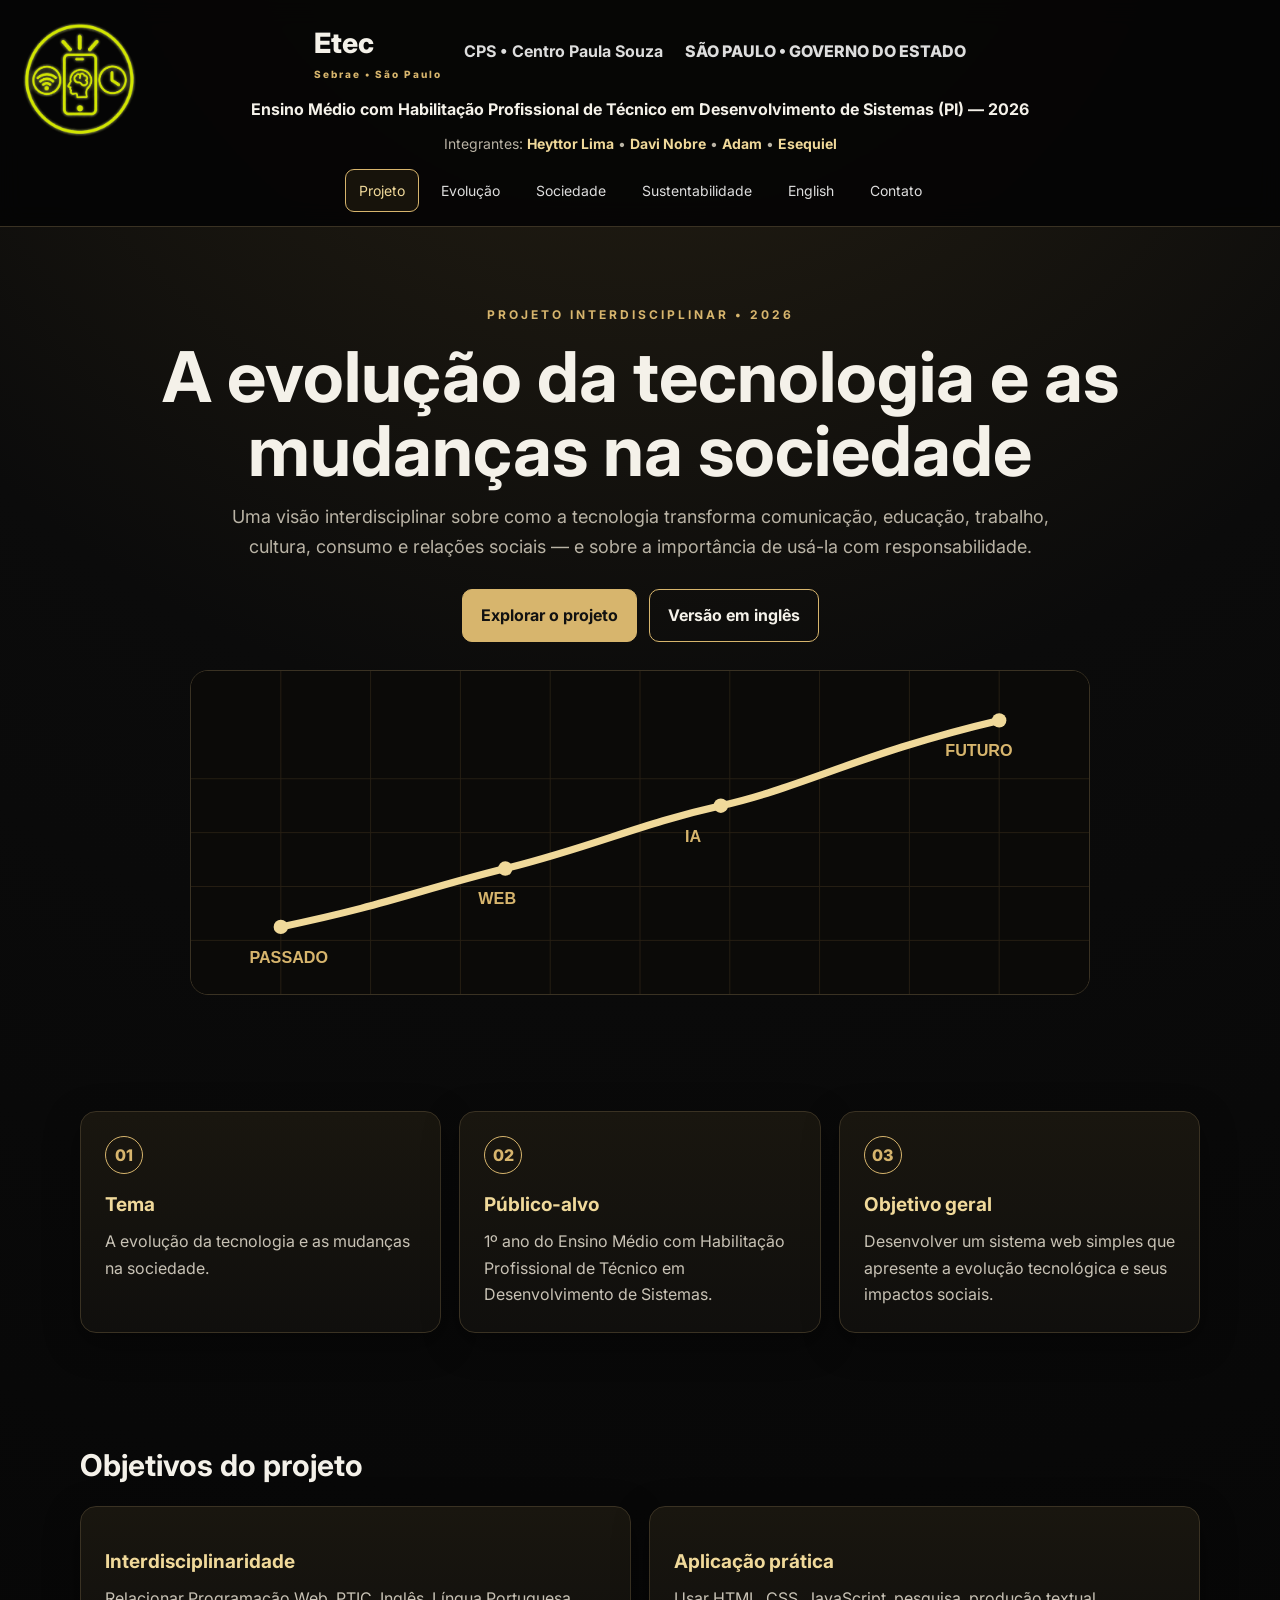
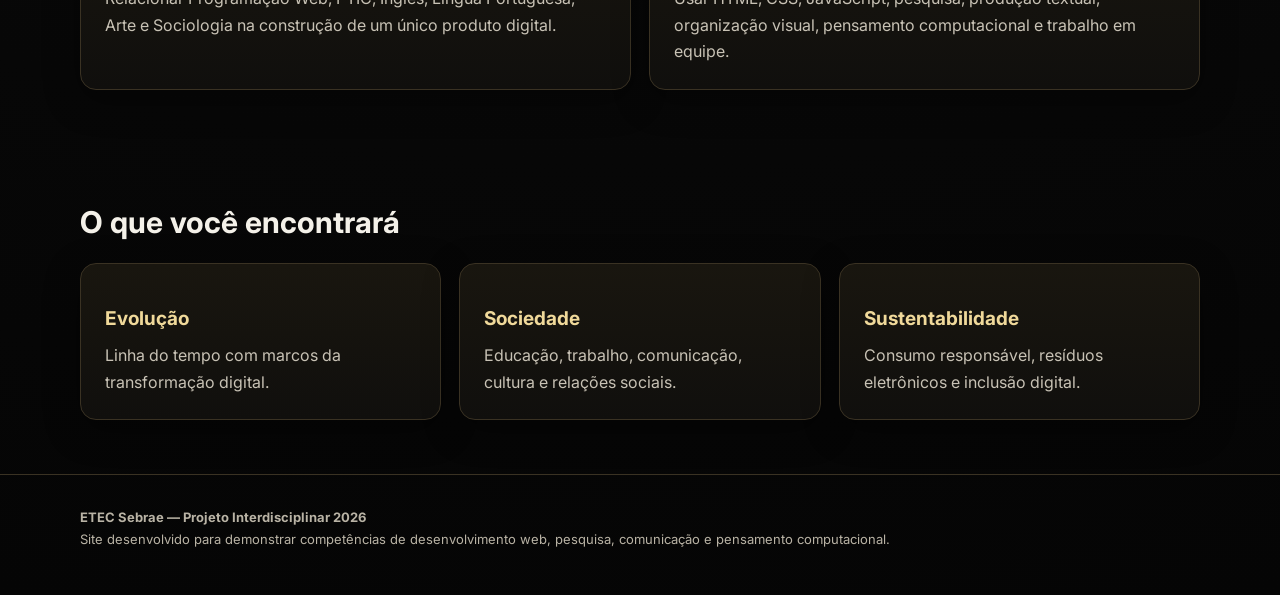
==== index.html @ 3da2a537 "Add files via upload" ====
<!doctype html>
<html lang="pt-BR">
<head>
    <meta charset="utf-8">
    <meta name="viewport" content="width=device-width,initial-scale=1">
    <title>A evolução da tecnologia e as mudanças na sociedade | ETEC Sebrae</title>
    <link rel="stylesheet" href="style.css">
</head>

<body>

<header class="top">
    <div class="container">
        <div class="logo-container">
    <img src="logo.png" alt="Logo do site">
</div>
        <div class="brandline">
            <div class="brand">
                Etec
                <span>Sebrae • São Paulo</span>
            </div>

            <div class="cps">
                CPS • Centro Paula Souza
            </div>

            <div class="sp">
                SÃO PAULO • GOVERNO DO ESTADO
            </div>
        </div>

        <div class="project-title">
            Ensino Médio com Habilitação Profissional de Técnico em Desenvolvimento de Sistemas (PI) — 2026
        </div>

        <div class="members">
            Integrantes:
            <strong>Heyttor Lima</strong> •
            <strong>Davi Nobre</strong> •
            <strong>Adam</strong> •
            <strong>Esequiel</strong>
        </div>

        <button class="menu-btn">☰ Menu</button>

        <nav>
            <a class="active" href="index.html">Projeto</a>
            <a href="evolucao.html">Evolução</a>
            <a href="sociedade.html">Sociedade</a>
            <a href="sustentabilidade.html">Sustentabilidade</a>
            <a href="ingles.html">English</a>
            <a href="contato.html">Contato</a>
        </nav>

    </div>
</header>

<main>

<section class="hero">
    <div class="container">

        <div class="kicker">
            Projeto Interdisciplinar • 2026
        </div>

        <h1>
            A evolução da tecnologia e as mudanças na sociedade
        </h1>

        <p class="lead">
            Uma visão interdisciplinar sobre como a tecnologia transforma
            comunicação, educação, trabalho, cultura, consumo e relações sociais
            — e sobre a importância de usá-la com responsabilidade.
        </p>

        <div class="btns">
            <a class="btn primary" href="evolucao.html">
                Explorar o projeto
            </a>

            <a class="btn" href="ingles.html">
                Versão em inglês
            </a>
        </div>

        <div class="art">

            <svg viewBox="0 0 1000 360"
                 xmlns="http://www.w3.org/2000/svg">

                <rect width="1000"
                      height="360"
                      fill="#0b0a08"/>

                <g stroke="#3d311e" opacity=".6">

                    <path d="M0 300H1000"/>
                    <path d="M0 240H1000"/>
                    <path d="M0 180H1000"/>
                    <path d="M0 120H1000"/>

                    <path d="M100 0V360"/>
                    <path d="M200 0V360"/>
                    <path d="M300 0V360"/>
                    <path d="M400 0V360"/>
                    <path d="M500 0V360"/>
                    <path d="M600 0V360"/>
                    <path d="M700 0V360"/>
                    <path d="M800 0V360"/>
                    <path d="M900 0V360"/>

                </g>

                <path
                    d="M100 285
                    C220 260 250 245 350 220
                    S500 170 590 150
                    S750 90 900 55"
                    fill="none"
                    stroke="#f0d99a"
                    stroke-width="8"/>

                <g fill="#f0d99a">
                    <circle cx="100" cy="285" r="8"/>
                    <circle cx="350" cy="220" r="8"/>
                    <circle cx="590" cy="150" r="8"/>
                    <circle cx="900" cy="55" r="8"/>
                </g>

                <g
                    fill="#d7b56d"
                    font-family="Arial"
                    font-weight="700">

                    <text x="65" y="325" font-size="18">
                        PASSADO
                    </text>

                    <text x="320" y="260" font-size="18">
                        WEB
                    </text>

                    <text x="550" y="190" font-size="18">
                        IA
                    </text>

                    <text x="840" y="95" font-size="18">
                        FUTURO
                    </text>

                </g>

            </svg>

        </div>

    </div>
</section>


<section>

    <div class="container">

        <div class="grid">

            <article class="card reveal">

                <div class="number">
                    01
                </div>

                <h3>Tema</h3>

                <p>
                    A evolução da tecnologia e as mudanças na sociedade.
                </p>

            </article>


            <article class="card reveal">

                <div class="number">
                    02
                </div>

                <h3>Público-alvo</h3>

                <p>
                    1º ano do Ensino Médio com Habilitação Profissional
                    de Técnico em Desenvolvimento de Sistemas.
                </p>

            </article>


            <article class="card reveal">

                <div class="number">
                    03
                </div>

                <h3>Objetivo geral</h3>

                <p>
                    Desenvolver um sistema web simples que apresente
                    a evolução tecnológica e seus impactos sociais.
                </p>

            </article>

        </div>

    </div>

</section>


<section>

    <div class="container">

        <h2>
            Objetivos do projeto
        </h2>

        <div class="grid2">

            <article class="card reveal">

                <h3>
                    Interdisciplinaridade
                </h3>

                <p>
                    Relacionar Programação Web, PTIC, Inglês,
                    Língua Portuguesa, Arte e Sociologia na construção
                    de um único produto digital.
                </p>

            </article>


            <article class="card reveal">

                <h3>
                    Aplicação prática
                </h3>

                <p>
                    Usar HTML, CSS, JavaScript, pesquisa,
                    produção textual, organização visual,
                    pensamento computacional e trabalho em equipe.
                </p>

            </article>

        </div>

    </div>

</section>


<section>

    <div class="container">

        <h2>
            O que você encontrará
        </h2>

        <div class="grid">

            <article class="card reveal">

                <h3>
                    Evolução
                </h3>

                <p>
                    Linha do tempo com marcos da transformação digital.
                </p>

            </article>


            <article class="card reveal">

                <h3>
                    Sociedade
                </h3>

                <p>
                    Educação, trabalho, comunicação, cultura e relações sociais.
                </p>

            </article>


            <article class="card reveal">

                <h3>
                    Sustentabilidade
                </h3>

                <p>
                    Consumo responsável, resíduos eletrônicos e inclusão digital.
                </p>

            </article>

        </div>

    </div>

</section>

</main>


<footer>

    <div class="container">

        <p>
            <strong>
                ETEC Sebrae — Projeto Interdisciplinar 2026
            </strong>
        </p>

        <p>
            Site desenvolvido para demonstrar competências de desenvolvimento
            web, pesquisa, comunicação e pensamento computacional.
        </p>

    </div>

</footer>


<script src="script.js"></script>

</body>
</html>
---- style.css ----
@import url('https://fonts.googleapis.com/css2?family=Inter:wght@400;500;600;700;800&display=swap');

:root {
    --bg: #080808;
    --bg2: #11100d;
    --card: #15130f;
    --gold: #d7b56d;
    --gold2: #f0d99a;
    --text: #f4f1e9;
    --muted: #b9b3a5;
    --line: #3a3223;
}

* {
    box-sizing: border-box;
    margin: 0;
    padding: 0;
}

html {
    scroll-behavior: smooth;
}

body {
    font-family: Inter, Arial, sans-serif;
    background:
        radial-gradient(
            circle at 50% -10%,
            #2b2415 0,
            #0b0b0b 38%,
            #050505 100%
        );
    color: var(--text);
    line-height: 1.65;
}

a {
    color: inherit;
    text-decoration: none;
}

.container {
    width: min(1120px, 92%);
    margin: auto;
}
.logo-container {
    position: absolute;
    top: 20px;
    left: 20px;
    z-index: 1000;
}

.logo-container img {
    width: 120px;
    height: auto;
    display: block;
} 

/* TOPO */

.top {
    padding: 20px 0 14px;
    border-bottom: 1px solid var(--line);
    background: rgba(5, 5, 5, .92);
    position: sticky;
    top: 0;
    z-index: 20;
    backdrop-filter: blur(12px);
}

.brandline {
    display: flex;
    justify-content: center;
    align-items: center;
    gap: 22px;
    flex-wrap: wrap;
}

.brand {
    font-weight: 800;
    font-size: 28px;
}

.brand span {
    display: block;
    font-size: 10px;
    color: var(--gold);
    text-align: center;
    letter-spacing: 2px;
}

.cps {
    font-weight: 700;
    color: #ddd;
}

.sp {
    font-weight: 800;
    color: #ddd;
}

.project-title {
    text-align: center;
    margin: 13px auto 10px;
    font-weight: 700;
}

.members {
    text-align: center;
    color: var(--muted);
    font-size: 14px;
}

.members strong {
    color: var(--gold2);
}


/* MENU */

nav {
    margin-top: 14px;
    display: flex;
    justify-content: center;
    gap: 8px;
    flex-wrap: wrap;
}

nav a {
    padding: 9px 13px;
    border: 1px solid transparent;
    border-radius: 9px;
    color: #ddd;
    font-size: 14px;
    transition: .2s;
}

nav a:hover,
nav a.active {
    border-color: var(--gold);
    color: var(--gold2);
    background: #17130b;
}


/* HERO */

.hero {
    padding: 78px 0 62px;
    text-align: center;
}

.kicker {
    color: var(--gold);
    font-weight: 700;
    letter-spacing: 3px;
    text-transform: uppercase;
    font-size: 12px;
}

h1 {
    font-size: clamp(36px, 6vw, 70px);
    line-height: 1.05;
    margin: 15px auto;
    max-width: 980px;
}

h2 {
    font-size: 30px;
    margin-bottom: 16px;
}

h3 {
    font-size: 19px;
    color: var(--gold2);
    margin: 15px 0 8px;
}

.lead {
    max-width: 820px;
    margin: 0 auto;
    color: var(--muted);
    font-size: 18px;
}


/* BOTÕES */

.btns {
    display: flex;
    justify-content: center;
    gap: 12px;
    flex-wrap: wrap;
    margin-top: 28px;
}

.btn {
    padding: 12px 18px;
    border-radius: 10px;
    border: 1px solid var(--gold);
    font-weight: 700;
}

.btn.primary {
    background: var(--gold);
    color: #111;
}

.btn.primary:hover {
    background: var(--gold2);
}


/* SEÇÕES */

section {
    padding: 54px 0;
}

.grid {
    display: grid;
    grid-template-columns: repeat(3, 1fr);
    gap: 18px;
}

.grid2 {
    display: grid;
    grid-template-columns: repeat(2, 1fr);
    gap: 18px;
}


/* CARDS */

.card {
    background:
        linear-gradient(
            180deg,
            #19160f,
            #100f0d
        );

    border: 1px solid var(--line);
    border-radius: 16px;
    padding: 24px;

    box-shadow:
        0 10px 35px #0006;
}

.card p,
.card li {
    color: #c8c2b5;
}

.card ul {
    padding-left: 20px;
}

.number {
    width: 38px;
    height: 38px;
    border-radius: 50%;

    display: grid;
    place-items: center;

    border: 1px solid var(--gold);

    color: var(--gold);

    font-weight: 800;

    margin-bottom: 12px;
}


/* LINHA DO TEMPO */

.timeline {
    display: grid;
    gap: 14px;
}

.timeline .item {
    display: grid;
    grid-template-columns: 140px 1fr;

    gap: 20px;

    padding: 20px;

    border-left: 2px solid var(--gold);

    background: #11100d;

    border-radius: 0 12px 12px 0;
}

.year {
    font-weight: 800;
    color: var(--gold2);
}


/* TABELA */

.table-wrap {
    overflow: auto;

    border: 1px solid var(--line);

    border-radius: 14px;
}

table {
    width: 100%;
    border-collapse: collapse;

    min-width: 650px;

    background: #0e0d0b;
}

th,
td {
    padding: 14px;

    text-align: left;

    border-bottom: 1px solid var(--line);

    vertical-align: top;
}

th {
    color: var(--gold2);
    background: #17130b;
}

td {
    color: #d2ccc0;
}


/* ESTATÍSTICAS */

.stats {
    display: grid;
    grid-template-columns: repeat(3, 1fr);

    gap: 16px;

    margin-top: 22px;
}

.stat {
    padding: 22px;

    border: 1px solid var(--line);

    border-radius: 14px;

    text-align: center;

    background: #11100d;
}

.stat strong {
    font-size: 34px;

    color: var(--gold2);

    display: block;
}


/* CITAÇÃO */

.quote {
    border-left: 4px solid var(--gold);

    padding: 18px 22px;

    background: #12100c;

    border-radius: 0 12px 12px 0;

    color: #d7d0c3;
}


/* FORMULÁRIO */

.form {
    display: grid;
    gap: 13px;
}

input,
textarea,
select {
    width: 100%;

    padding: 13px;

    border-radius: 9px;

    border: 1px solid var(--line);

    background: #0c0c0b;

    color: var(--text);

    font: inherit;
}

textarea {
    min-height: 150px;

    resize: vertical;
}


/* RODAPÉ */

footer {
    border-top: 1px solid var(--line);

    padding: 32px 0 45px;

    color: var(--muted);

    font-size: 13px;
}


/* IMAGEM / ARTE */

.art {
    width: min(900px, 100%);

    margin: 28px auto 0;

    border: 1px solid var(--line);

    border-radius: 18px;

    overflow: hidden;

    background: #0c0b09;
}

.art svg {
    display: block;

    width: 100%;

    height: auto;
}


/* ANIMAÇÃO */

.reveal {
    opacity: 0;

    transform: translateY(18px);

    transition: .6s;
}

.reveal.show {
    opacity: 1;

    transform: none;
}


/* MENU MOBILE */

.menu-btn {
    display: none;
}


/* CELULAR */

@media (max-width: 800px) {

    .grid,
    .grid2,
    .stats {
        grid-template-columns: 1fr;
    }

    .timeline .item {
        grid-template-columns: 1fr;
    }

    .menu-btn {
        display: block;

        margin: 10px auto 0;

        background: none;

        color: var(--gold2);

        border: 1px solid var(--gold);

        padding: 8px 13px;

        border-radius: 8px;
    }

    nav {
        display: none;
    }

    nav.open {
        display: flex;
    }

    .hero {
        padding-top: 55px;
    }

}
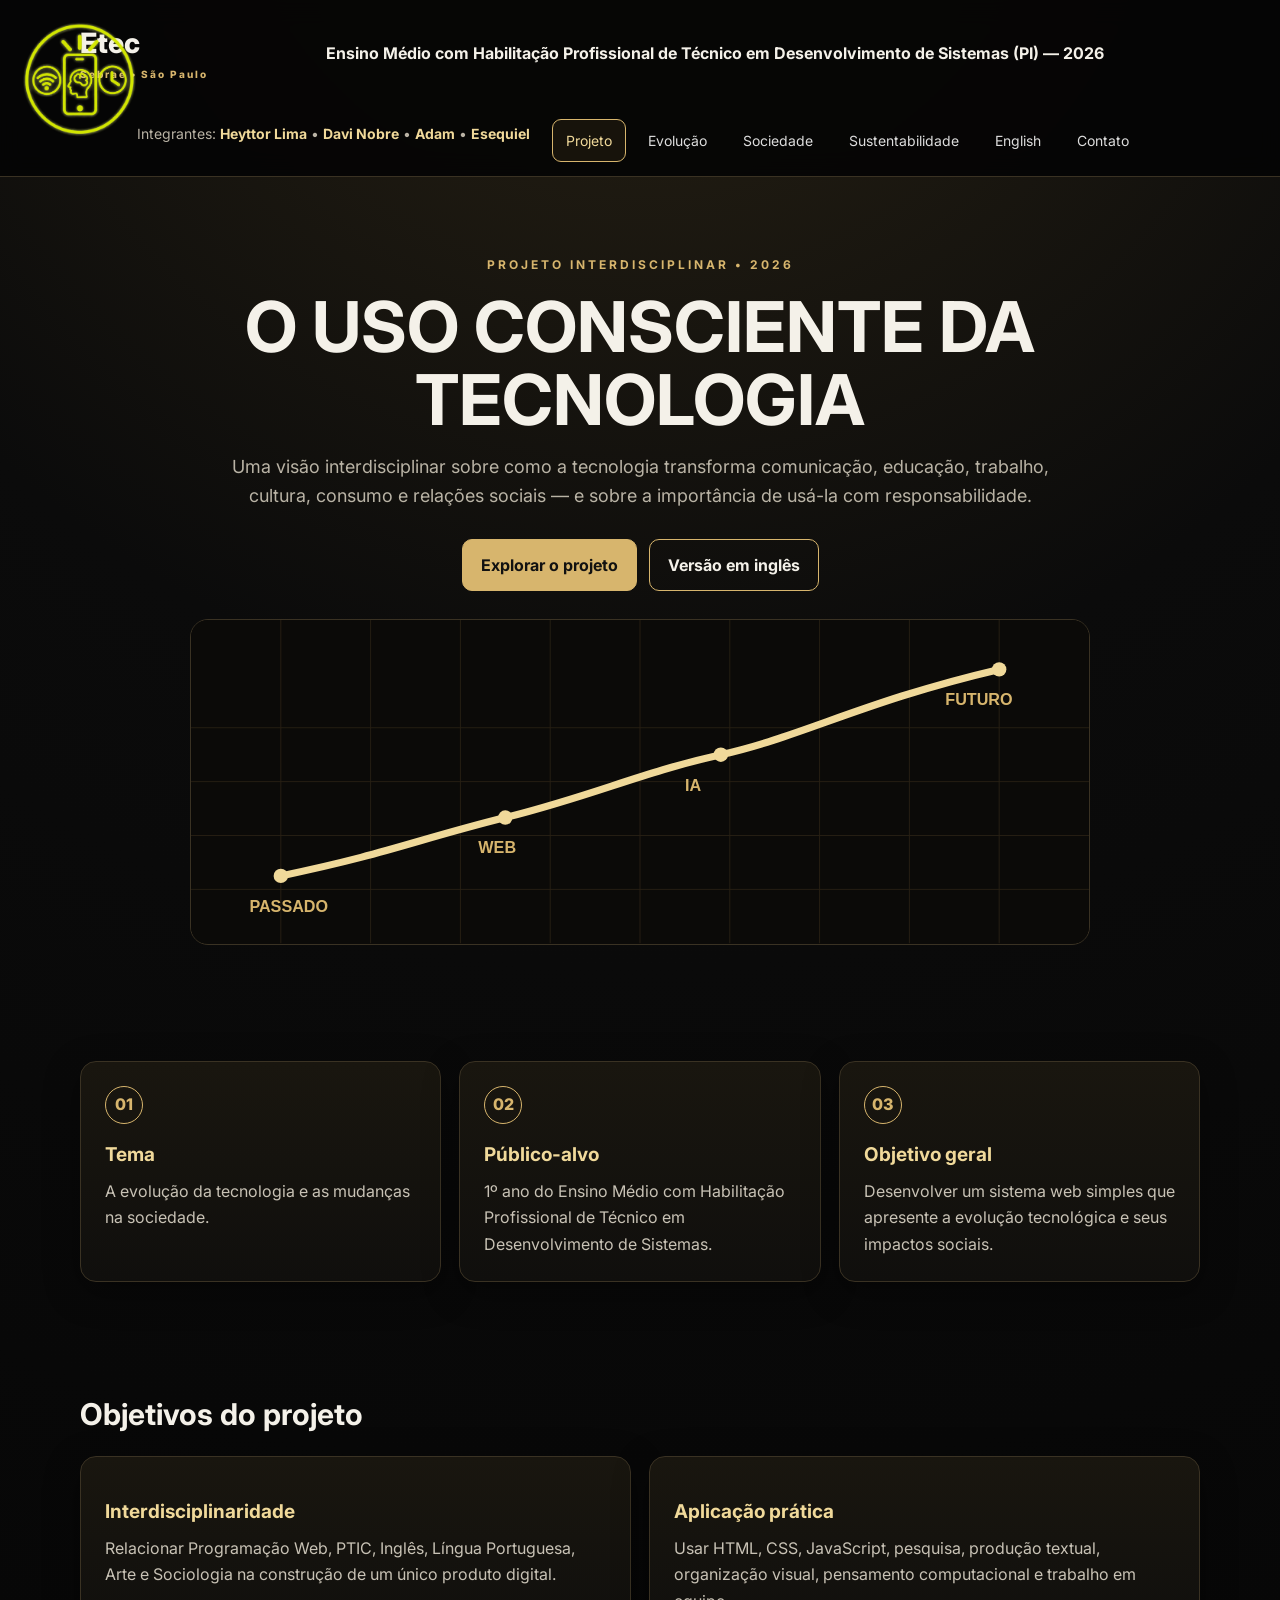
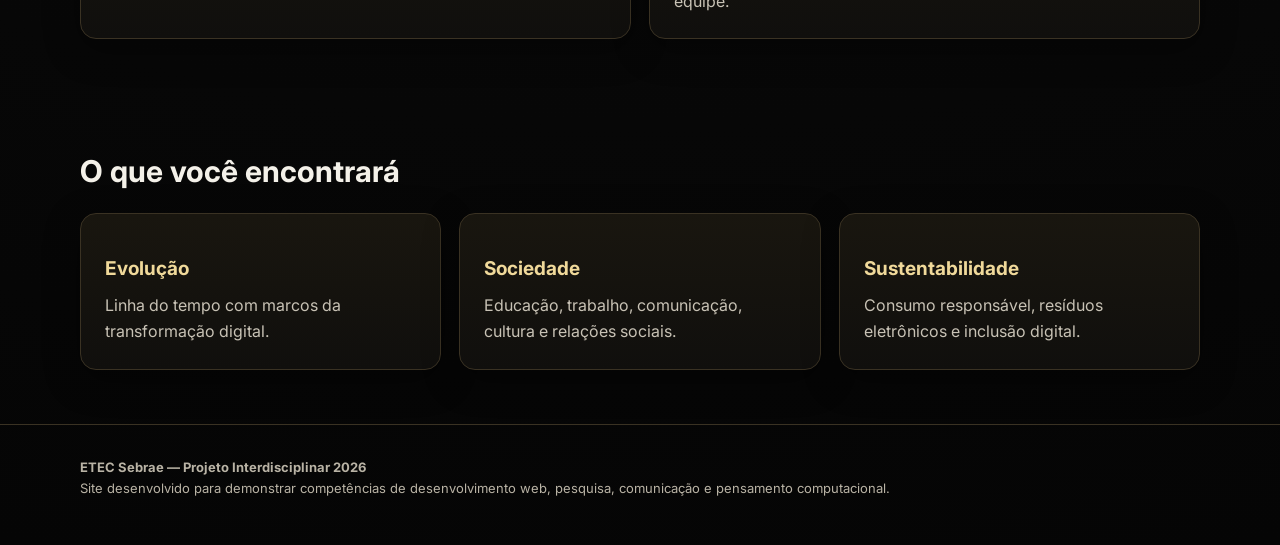
==== commit 47170c7c: "Fix HTML structure and update project title" ====
--- a/index.html
+++ b/index.html
@@ -3,7 +3,7 @@
 <head>
     <meta charset="utf-8">
     <meta name="viewport" content="width=device-width,initial-scale=1">
-    <title>A evolução da tecnologia e as mudanças na sociedade | ETEC Sebrae</title>
+    <title>evoluA ção da tecnologia e as mudanças na sociedade | ETEC Sebrae</title>
     <link rel="stylesheet" href="style.css">
 </head>
 
@@ -20,14 +20,7 @@
                 <span>Sebrae • São Paulo</span>
             </div>
 
-            <div class="cps">
-                CPS • Centro Paula Souza
-            </div>
-
-            <div class="sp">
-                SÃO PAULO • GOVERNO DO ESTADO
-            </div>
-        </div>
+         
 
         <div class="project-title">
             Ensino Médio com Habilitação Profissional de Técnico em Desenvolvimento de Sistemas (PI) — 2026
@@ -65,7 +58,7 @@
         </div>
 
         <h1>
-            A evolução da tecnologia e as mudanças na sociedade
+             O USO CONSCIENTE DA TECNOLOGIA
         </h1>
 
         <p class="lead">
@@ -344,4 +337,4 @@
 <script src="script.js"></script>
 
 </body>
-</html>+</html>
